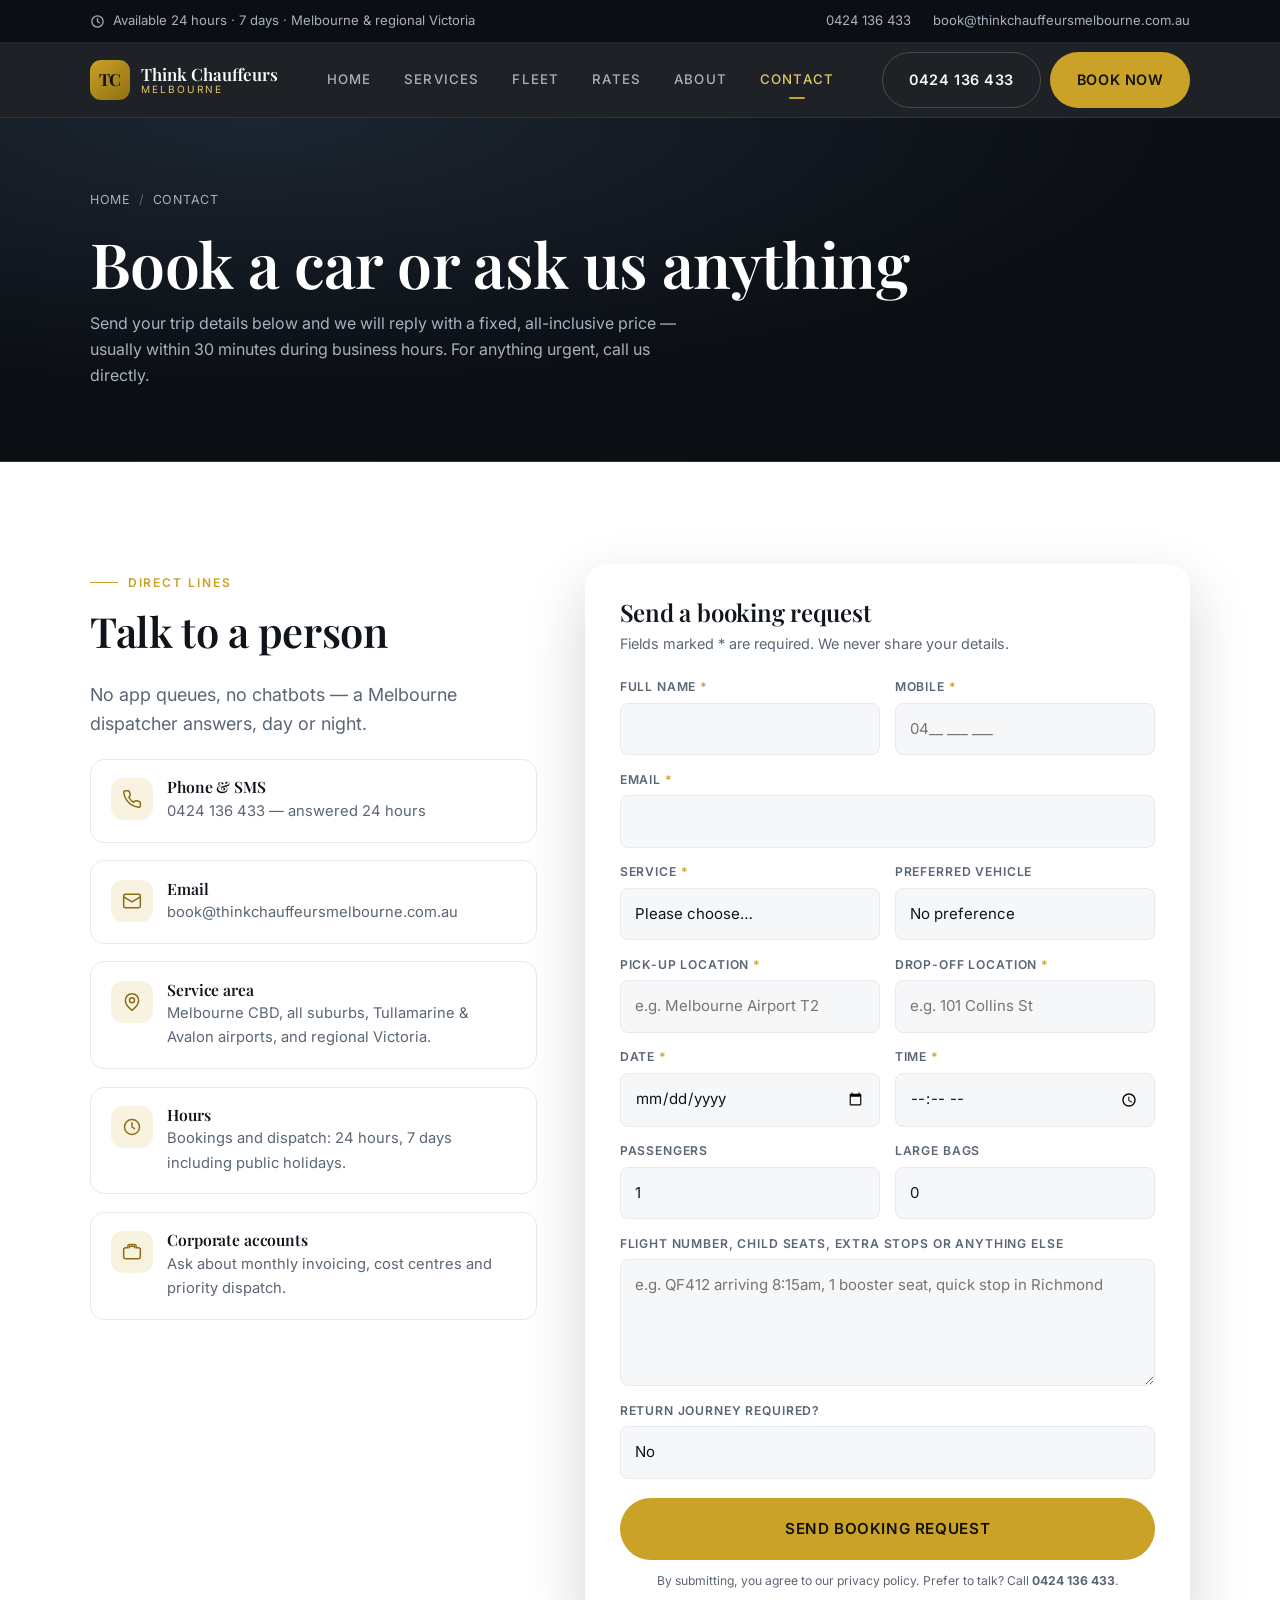
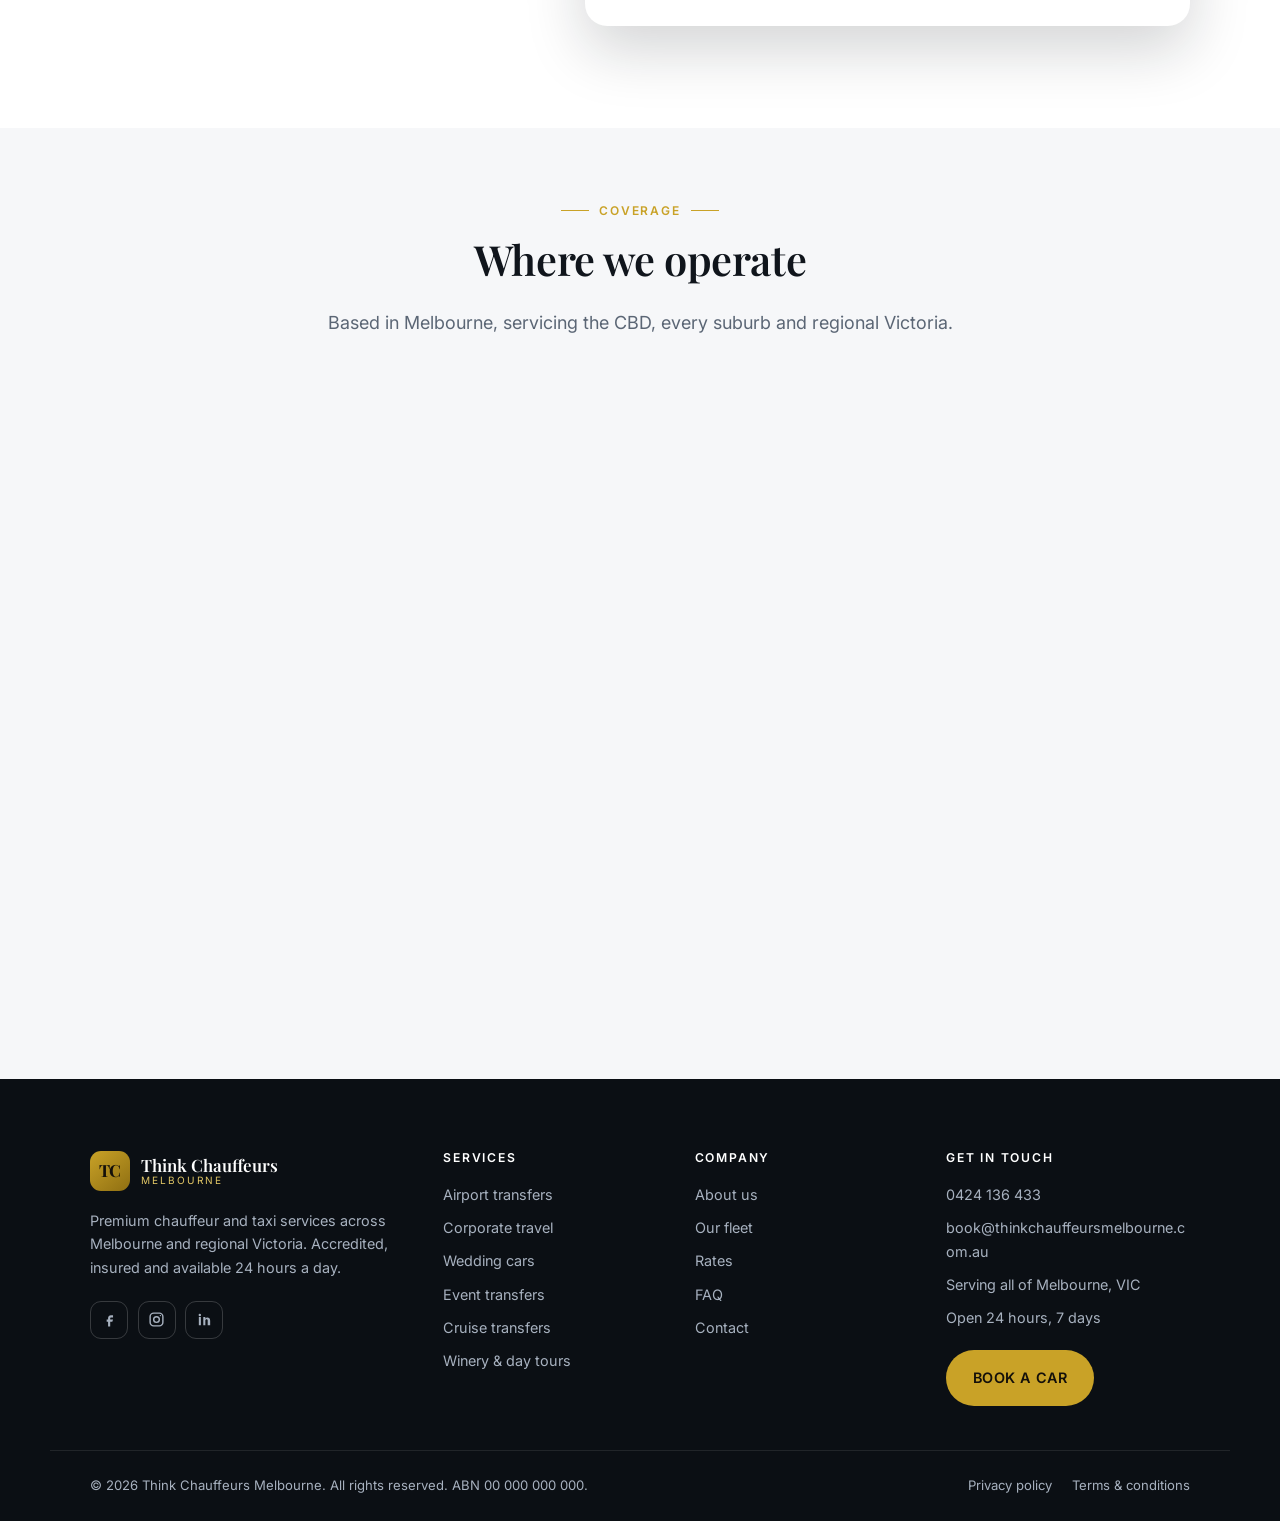
==== contact.html @ 96b6692c "Initial Commit" ====
<!DOCTYPE html>
<html lang="en-AU">
<head>
<meta charset="utf-8">
<meta name="viewport" content="width=device-width, initial-scale=1">
<title>Contact &amp; Book | Think Chauffeurs Melbourne</title>
<meta name="description" content="Book a Melbourne chauffeur or request a fixed quote. Call 0424 136 433 any time, or send your trip details and we will reply within 30 minutes.">
<meta name="theme-color" content="#0b0f14">
<link rel="canonical" href="https://thinkchauffeursmelbourne.com.au/contact.html">
<link rel="icon" href="data:image/svg+xml,<svg xmlns='http://www.w3.org/2000/svg' viewBox='0 0 100 100'><rect width='100' height='100' rx='22' fill='%230b0f14'/><text x='50' y='68' font-size='54' font-family='Georgia,serif' font-weight='700' fill='%23c9a227' text-anchor='middle'>T</text></svg>">
<link rel="preconnect" href="https://fonts.googleapis.com">
<link rel="preconnect" href="https://fonts.gstatic.com" crossorigin>
<link href="https://fonts.googleapis.com/css2?family=Inter:wght@400;500;600&family=Playfair+Display:ital,wght@0,500;0,600;1,500&display=swap" rel="stylesheet">
<link rel="stylesheet" href="assets/css/styles.css">
</head>
<body>
<a class="skip-link" href="#main">Skip to content</a>

<div class="topbar">
  <div class="wrap topbar__inner">
    <span class="topbar__note">
      <svg viewBox="0 0 24 24" fill="none" stroke="currentColor" stroke-width="2" stroke-linecap="round" stroke-linejoin="round" aria-hidden="true"><circle cx="12" cy="12" r="9"/><path d="M12 7v5l3 2"/></svg>
      Available 24 hours &middot; 7 days &middot; Melbourne &amp; regional Victoria
    </span>
    <div class="topbar__links">
      <a href="tel:+61424136433">0424 136 433</a>
      <a href="mailto:book@thinkchauffeursmelbourne.com.au">book@thinkchauffeursmelbourne.com.au</a>
    </div>
  </div>
</div>

<header class="site-header">
  <div class="wrap nav">
    <a class="brand" href="index.html" aria-label="Think Chauffeurs Melbourne — home">
      <span class="brand__mark" aria-hidden="true">TC</span>
      <span class="brand__text"><span class="brand__name">Think Chauffeurs</span><span class="brand__tag">Melbourne</span></span>
    </a>
    <nav id="nav-menu" class="nav__menu" aria-label="Primary">
      <a class="nav__link" href="index.html">Home</a>
      <a class="nav__link" href="services.html">Services</a>
      <a class="nav__link" href="fleet.html">Fleet</a>
      <a class="nav__link" href="index.html#rates">Rates</a>
      <a class="nav__link" href="about.html">About</a>
      <a class="nav__link" href="contact.html">Contact</a>
    </nav>
    <div class="nav__cta">
      <a class="btn btn--ghost" href="tel:+61424136433">0424 136 433</a>
      <a class="btn" href="#quote-form">Book now</a>
      <button class="nav__toggle" type="button" aria-expanded="false" aria-controls="nav-menu" aria-label="Toggle navigation"><span></span></button>
    </div>
  </div>
</header>

<main id="main">

<section class="page-head">
  <div class="wrap">
    <nav class="crumbs" aria-label="Breadcrumb">
      <a href="index.html">Home</a><span aria-hidden="true">/</span><span>Contact</span>
    </nav>
    <h1>Book a car or ask us anything</h1>
    <p>Send your trip details below and we will reply with a fixed, all-inclusive price — usually
      within 30 minutes during business hours. For anything urgent, call us directly.</p>
  </div>
</section>

<section class="section">
  <div class="wrap contact-grid">

    <!-- Contact details -->
    <div>
      <span class="eyebrow">Direct lines</span>
      <h2>Talk to a person</h2>
      <p class="lede mt-0">No app queues, no chatbots — a Melbourne dispatcher answers, day or night.</p>

      <div class="contact-list mt-2">
        <div class="contact-item">
          <span class="contact-item__icon"><svg viewBox="0 0 24 24" fill="none" stroke="currentColor" stroke-width="1.8" stroke-linecap="round" stroke-linejoin="round" aria-hidden="true"><path d="M22 16.9v3a2 2 0 0 1-2.2 2 19.8 19.8 0 0 1-8.6-3.1 19.5 19.5 0 0 1-6-6A19.8 19.8 0 0 1 2.1 4.2 2 2 0 0 1 4.1 2h3a2 2 0 0 1 2 1.7c.1 1 .4 1.9.7 2.8a2 2 0 0 1-.5 2.1L8.1 9.9a16 16 0 0 0 6 6l1.3-1.3a2 2 0 0 1 2.1-.4c.9.3 1.8.6 2.8.7a2 2 0 0 1 1.7 2Z"/></svg></span>
          <div><h3>Phone &amp; SMS</h3><p><a href="tel:+61424136433">0424 136 433</a> — answered 24 hours</p></div>
        </div>

        <div class="contact-item">
          <span class="contact-item__icon"><svg viewBox="0 0 24 24" fill="none" stroke="currentColor" stroke-width="1.8" stroke-linecap="round" stroke-linejoin="round" aria-hidden="true"><rect x="2" y="4" width="20" height="16" rx="2"/><path d="m2 7 10 6 10-6"/></svg></span>
          <div><h3>Email</h3><p><a href="mailto:book@thinkchauffeursmelbourne.com.au">book@thinkchauffeursmelbourne.com.au</a></p></div>
        </div>

        <div class="contact-item">
          <span class="contact-item__icon"><svg viewBox="0 0 24 24" fill="none" stroke="currentColor" stroke-width="1.8" stroke-linecap="round" stroke-linejoin="round" aria-hidden="true"><path d="M20 10c0 6-8 12-8 12s-8-6-8-12a8 8 0 0 1 16 0Z"/><circle cx="12" cy="10" r="3"/></svg></span>
          <div><h3>Service area</h3><p>Melbourne CBD, all suburbs, Tullamarine &amp; Avalon airports, and regional Victoria.</p></div>
        </div>

        <div class="contact-item">
          <span class="contact-item__icon"><svg viewBox="0 0 24 24" fill="none" stroke="currentColor" stroke-width="1.8" stroke-linecap="round" stroke-linejoin="round" aria-hidden="true"><circle cx="12" cy="12" r="9"/><path d="M12 7v5l3 2"/></svg></span>
          <div><h3>Hours</h3><p>Bookings and dispatch: 24 hours, 7 days including public holidays.</p></div>
        </div>

        <div class="contact-item">
          <span class="contact-item__icon"><svg viewBox="0 0 24 24" fill="none" stroke="currentColor" stroke-width="1.8" stroke-linecap="round" stroke-linejoin="round" aria-hidden="true"><path d="M20 7h-3V5a2 2 0 0 0-2-2H9a2 2 0 0 0-2 2v2H4a2 2 0 0 0-2 2v9a2 2 0 0 0 2 2h16a2 2 0 0 0 2-2V9a2 2 0 0 0-2-2Z"/><path d="M9 7V5h6v2"/></svg></span>
          <div><h3>Corporate accounts</h3><p>Ask about monthly invoicing, cost centres and priority dispatch.</p></div>
        </div>
      </div>
    </div>

    <!-- Formspree form -->
    <div class="quote-card" id="quote-form">
      <div class="quote-card__head">
        <h2>Send a booking request</h2>
        <p>Fields marked <span class="req">*</span> are required. We never share your details.</p>
      </div>

      <!-- Destination inbox (book@thinkchauffeursmelbourne.com.au) is set in the Formspree dashboard, not here. -->
      <form action="https://formspree.io/f/xzeprqnp" method="POST" data-formspree novalidate>
        <input type="hidden" name="_subject" value="New enquiry — Think Chauffeurs Melbourne">
        <input type="hidden" name="Source page" value="Contact page">
        <input class="hp" type="text" name="_gotcha" tabindex="-1" autocomplete="off" aria-hidden="true">

        <div class="form-grid">
          <div class="field">
            <label for="c-name">Full name <span class="req">*</span></label>
            <input id="c-name" name="Name" type="text" autocomplete="name" required>
          </div>
          <div class="field">
            <label for="c-phone">Mobile <span class="req">*</span></label>
            <input id="c-phone" name="Phone" type="tel" inputmode="tel" autocomplete="tel" placeholder="04__ ___ ___" required>
          </div>
          <div class="field field--full">
            <label for="c-email">Email <span class="req">*</span></label>
            <input id="c-email" name="Email" type="email" autocomplete="email" required>
          </div>
          <div class="field">
            <label for="c-service">Service <span class="req">*</span></label>
            <select id="c-service" name="Service" required>
              <option value="">Please choose…</option>
              <option>Airport transfer</option>
              <option>Corporate travel</option>
              <option>Point to point</option>
              <option>Wedding</option>
              <option>Event / concert</option>
              <option>Cruise terminal</option>
              <option>Winery or day tour</option>
              <option>Hourly hire</option>
              <option>General enquiry</option>
            </select>
          </div>
          <div class="field">
            <label for="c-vehicle">Preferred vehicle</label>
            <select id="c-vehicle" name="Vehicle">
              <option>No preference</option>
              <option>Executive Sedan</option>
              <option>Luxury Sedan</option>
              <option>Luxury SUV</option>
              <option>People Mover</option>
            </select>
          </div>
          <div class="field">
            <label for="c-from">Pick-up location <span class="req">*</span></label>
            <input id="c-from" name="Pick-up" type="text" placeholder="e.g. Melbourne Airport T2" required>
          </div>
          <div class="field">
            <label for="c-to">Drop-off location <span class="req">*</span></label>
            <input id="c-to" name="Drop-off" type="text" placeholder="e.g. 101 Collins St" required>
          </div>
          <div class="field">
            <label for="c-date">Date <span class="req">*</span></label>
            <input id="c-date" name="Date" type="date" required>
          </div>
          <div class="field">
            <label for="c-time">Time <span class="req">*</span></label>
            <input id="c-time" name="Time" type="time" required>
          </div>
          <div class="field">
            <label for="c-pax">Passengers</label>
            <select id="c-pax" name="Passengers">
              <option>1</option><option>2</option><option>3</option><option>4</option>
              <option>5</option><option>6</option><option>7+</option>
            </select>
          </div>
          <div class="field">
            <label for="c-bags">Large bags</label>
            <select id="c-bags" name="Luggage">
              <option>0</option><option>1</option><option>2</option><option>3</option>
              <option>4</option><option>5+</option>
            </select>
          </div>
          <div class="field field--full">
            <label for="c-notes">Flight number, child seats, extra stops or anything else</label>
            <textarea id="c-notes" name="Notes" rows="4" placeholder="e.g. QF412 arriving 8:15am, 1 booster seat, quick stop in Richmond"></textarea>
          </div>
          <div class="field field--full">
            <label for="c-return">Return journey required?</label>
            <select id="c-return" name="Return journey">
              <option>No</option>
              <option>Yes — please quote the return as well</option>
            </select>
          </div>
        </div>

        <div class="form-foot">
          <button class="btn btn--block btn--lg" type="submit">Send booking request</button>
          <p class="form-note">By submitting, you agree to our <a href="privacy.html">privacy policy</a>.
            Prefer to talk? Call <a href="tel:+61424136433"><strong>0424&nbsp;136&nbsp;433</strong></a>.</p>
        </div>

        <div class="form-status" role="status" aria-live="polite"></div>
      </form>
    </div>

  </div>
</section>

<section class="section section--alt section--tight">
  <div class="wrap">
    <div class="section-head section-head--center">
      <span class="eyebrow">Coverage</span>
      <h2>Where we operate</h2>
      <p class="lede">Based in Melbourne, servicing the CBD, every suburb and regional Victoria.</p>
    </div>
    <iframe
      class="map-frame"
      title="Map of Melbourne, our service area"
      src="https://www.google.com/maps?q=Melbourne%20VIC%20Australia&amp;output=embed"
      loading="lazy"
      referrerpolicy="no-referrer-when-downgrade"
      allowfullscreen></iframe>
  </div>
</section>

</main>

<footer class="site-footer">
  <div class="wrap footer-grid">
    <div class="footer-brand">
      <a class="brand" href="index.html">
        <span class="brand__mark" aria-hidden="true">TC</span>
        <span class="brand__text"><span class="brand__name">Think Chauffeurs</span><span class="brand__tag">Melbourne</span></span>
      </a>
      <p>Premium chauffeur and taxi services across Melbourne and regional Victoria. Accredited,
        insured and available 24 hours a day.</p>
      <div class="social">
        <a href="#" aria-label="Facebook"><svg viewBox="0 0 24 24" fill="currentColor" aria-hidden="true"><path d="M14 9h3V6h-3c-2.2 0-4 1.8-4 4v2H8v3h2v7h3v-7h3l1-3h-4v-2c0-.6.4-1 1-1Z"/></svg></a>
        <a href="#" aria-label="Instagram"><svg viewBox="0 0 24 24" fill="none" stroke="currentColor" stroke-width="2" aria-hidden="true"><rect x="3" y="3" width="18" height="18" rx="5"/><circle cx="12" cy="12" r="4"/><circle cx="17.5" cy="6.5" r="1" fill="currentColor" stroke="none"/></svg></a>
        <a href="#" aria-label="LinkedIn"><svg viewBox="0 0 24 24" fill="currentColor" aria-hidden="true"><path d="M6.9 8.5H4V20h2.9V8.5ZM5.4 4a1.7 1.7 0 1 0 0 3.4 1.7 1.7 0 0 0 0-3.4ZM20 13.6c0-3-1.6-4.4-3.8-4.4-1.7 0-2.5.9-3 1.6V8.5H10.3V20h2.9v-6.2c0-1.3.6-2.1 1.7-2.1s1.6.8 1.6 2.1V20H20v-6.4Z"/></svg></a>
      </div>
    </div>
    <div>
      <h4>Services</h4>
      <ul class="footer-links">
        <li><a href="services.html#airport">Airport transfers</a></li>
        <li><a href="services.html#corporate">Corporate travel</a></li>
        <li><a href="services.html#wedding">Wedding cars</a></li>
        <li><a href="services.html#events">Event transfers</a></li>
        <li><a href="services.html#cruise">Cruise transfers</a></li>
        <li><a href="services.html#tours">Winery &amp; day tours</a></li>
      </ul>
    </div>
    <div>
      <h4>Company</h4>
      <ul class="footer-links">
        <li><a href="about.html">About us</a></li>
        <li><a href="fleet.html">Our fleet</a></li>
        <li><a href="index.html#rates">Rates</a></li>
        <li><a href="index.html#faq">FAQ</a></li>
        <li><a href="contact.html">Contact</a></li>
      </ul>
    </div>
    <div>
      <h4>Get in touch</h4>
      <ul class="footer-links">
        <li><a href="tel:+61424136433">0424 136 433</a></li>
        <li><a href="mailto:book@thinkchauffeursmelbourne.com.au">book@thinkchauffeursmelbourne.com.au</a></li>
        <li>Serving all of Melbourne, VIC</li>
        <li>Open 24 hours, 7 days</li>
      </ul>
      <a class="btn mt-2" href="#quote-form">Book a car</a>
    </div>
  </div>
  <div class="wrap footer-bottom">
    <p class="mb-0">&copy; <span data-year>2026</span> Think Chauffeurs Melbourne. All rights reserved. ABN 00 000 000 000.</p>
    <nav aria-label="Legal">
      <a href="privacy.html">Privacy policy</a>
      <a href="terms.html">Terms &amp; conditions</a>
    </nav>
  </div>
</footer>

<div class="callbar">
  <a class="btn btn--ghost" href="tel:+61424136433">Call now</a>
  <a class="btn" href="#quote-form">Get a quote</a>
</div>

<script src="assets/js/main.js" defer></script>
</body>
</html>
---- assets/css/styles.css ----
/* ==========================================================================
   Think Chauffeurs Melbourne — Design System
   ========================================================================== */

:root {
  /* Brand palette */
  --ink: #0b0f14;
  --ink-800: #11161d;
  --ink-700: #1a212b;
  --ink-600: #26303d;
  --line: rgba(255, 255, 255, 0.09);
  --line-strong: rgba(255, 255, 255, 0.18);

  --paper: #ffffff;
  --paper-alt: #f6f7f9;
  --paper-line: #e6e9ee;

  --gold: #c9a227;
  --gold-soft: #e2c766;
  --gold-dim: rgba(201, 162, 39, 0.14);

  --text: #10151c;
  --text-muted: #5b6675;
  --text-invert: #f4f6f8;
  --text-invert-muted: #a7b1bf;

  --ok: #17936b;
  --err: #c0392b;

  /* Type */
  --font-sans: "Inter", -apple-system, BlinkMacSystemFont, "Segoe UI", Roboto,
    "Helvetica Neue", Arial, sans-serif;
  --font-display: "Playfair Display", Georgia, "Times New Roman", serif;

  /* Layout */
  --wrap: 1180px;
  --gutter: clamp(1.25rem, 4vw, 2.5rem);
  --radius-sm: 8px;
  --radius: 14px;
  --radius-lg: 22px;

  --shadow-sm: 0 1px 2px rgba(16, 21, 28, 0.06), 0 2px 8px rgba(16, 21, 28, 0.05);
  --shadow: 0 10px 30px rgba(16, 21, 28, 0.10);
  --shadow-lg: 0 24px 60px rgba(16, 21, 28, 0.18);

  --ease: cubic-bezier(0.22, 0.61, 0.36, 1);
}

/* ---------- Reset ---------- */
*,
*::before,
*::after { box-sizing: border-box; }

html {
  -webkit-text-size-adjust: 100%;
  scroll-behavior: smooth;
  scroll-padding-top: 90px;
}

body {
  margin: 0;
  font-family: var(--font-sans);
  font-size: 1rem;
  line-height: 1.65;
  color: var(--text);
  background: var(--paper);
  -webkit-font-smoothing: antialiased;
  text-rendering: optimizeLegibility;
  overflow-x: hidden;
}

img, svg, video { display: block; max-width: 100%; }
img { height: auto; }

h1, h2, h3, h4 {
  font-family: var(--font-display);
  font-weight: 600;
  line-height: 1.15;
  letter-spacing: -0.01em;
  margin: 0 0 0.6em;
  color: inherit;
}

h1 { font-size: clamp(2.25rem, 5.2vw, 3.9rem); }
h2 { font-size: clamp(1.75rem, 3.6vw, 2.6rem); }
h3 { font-size: clamp(1.15rem, 2vw, 1.4rem); }

p { margin: 0 0 1rem; }
p:last-child { margin-bottom: 0; }

a { color: inherit; text-decoration: none; }

ul { margin: 0; padding: 0; list-style: none; }

button { font: inherit; cursor: pointer; }

:focus-visible {
  outline: 2px solid var(--gold);
  outline-offset: 3px;
  border-radius: 4px;
}

.skip-link {
  position: absolute;
  left: -9999px;
  top: 0;
  z-index: 999;
  background: var(--ink);
  color: #fff;
  padding: 0.85rem 1.25rem;
  border-radius: 0 0 var(--radius-sm) 0;
}
.skip-link:focus { left: 0; }

/* ---------- Layout helpers ---------- */
.wrap {
  width: 100%;
  max-width: var(--wrap);
  margin-inline: auto;
  padding-inline: var(--gutter);
}

.section { padding: clamp(3.5rem, 8vw, 6.5rem) 0; }
.section--tight { padding: clamp(2.5rem, 5vw, 4rem) 0; }
.section--alt { background: var(--paper-alt); }
.section--dark {
  background: var(--ink);
  color: var(--text-invert);
}
.section--dark p { color: var(--text-invert-muted); }

.section-head {
  max-width: 640px;
  margin-bottom: clamp(2rem, 4vw, 3.25rem);
}
.section-head--center {
  margin-inline: auto;
  text-align: center;
}

.eyebrow {
  display: inline-flex;
  align-items: center;
  gap: 0.6rem;
  font-family: var(--font-sans);
  font-size: 0.75rem;
  font-weight: 600;
  letter-spacing: 0.16em;
  text-transform: uppercase;
  color: var(--gold);
  margin-bottom: 0.9rem;
}
.eyebrow::before {
  content: "";
  width: 28px;
  height: 1px;
  background: var(--gold);
}
.section-head--center .eyebrow::after {
  content: "";
  width: 28px;
  height: 1px;
  background: var(--gold);
}

.lede {
  font-size: clamp(1rem, 1.5vw, 1.125rem);
  color: var(--text-muted);
}
.section--dark .lede { color: var(--text-invert-muted); }

/* ---------- Buttons ---------- */
.btn {
  --btn-bg: var(--gold);
  --btn-fg: #14100a;
  display: inline-flex;
  align-items: center;
  justify-content: center;
  gap: 0.55rem;
  padding: 0.95rem 1.6rem;
  background: var(--btn-bg);
  color: var(--btn-fg);
  font-size: 0.9rem;
  font-weight: 600;
  letter-spacing: 0.04em;
  text-transform: uppercase;
  border: 1px solid transparent;
  border-radius: 999px;
  transition: transform 0.25s var(--ease), box-shadow 0.25s var(--ease),
    background 0.25s var(--ease), color 0.25s var(--ease);
  white-space: nowrap;
}
.btn:hover {
  transform: translateY(-2px);
  box-shadow: 0 12px 26px rgba(201, 162, 39, 0.32);
}
.btn:active { transform: translateY(0); }

.btn--ghost {
  --btn-bg: transparent;
  --btn-fg: currentColor;
  border-color: var(--line-strong);
}
.btn--ghost:hover {
  background: rgba(255, 255, 255, 0.08);
  box-shadow: none;
}

.btn--outline {
  --btn-bg: transparent;
  --btn-fg: var(--text);
  border-color: var(--paper-line);
}
.btn--outline:hover {
  background: var(--ink);
  color: #fff;
  border-color: var(--ink);
  box-shadow: var(--shadow);
}

.btn--block { width: 100%; }
.btn--lg { padding: 1.1rem 2rem; font-size: 0.95rem; }

.btn[disabled] { opacity: 0.6; pointer-events: none; }

.btn-row {
  display: flex;
  flex-wrap: wrap;
  gap: 0.85rem;
}

/* ---------- Top bar ---------- */
.topbar {
  background: var(--ink);
  color: var(--text-invert-muted);
  font-size: 0.82rem;
  border-bottom: 1px solid var(--line);
}
.topbar__inner {
  display: flex;
  align-items: center;
  justify-content: space-between;
  gap: 1rem;
  min-height: 42px;
  padding-block: 0.35rem;
}
.topbar__note {
  display: inline-flex;
  align-items: center;
  gap: 0.5rem;
}
.topbar__links {
  display: flex;
  align-items: center;
  gap: 1.4rem;
  min-width: 0;
}
.topbar__links a {
  white-space: nowrap;
  overflow: hidden;
  text-overflow: ellipsis;
}
.topbar a { transition: color 0.2s var(--ease); }
.topbar a:hover { color: var(--gold-soft); }
.topbar svg { width: 15px; height: 15px; flex: none; }

@media (max-width: 720px) {
  .topbar__note { display: none; }
  .topbar__inner { justify-content: center; }
}
@media (max-width: 560px) {
  .topbar__links { gap: 0.9rem; font-size: 0.78rem; }
  .topbar__links a:last-child { display: none; }
}

/* ---------- Header / nav ---------- */
.site-header {
  position: sticky;
  top: 0;
  z-index: 100;
  background: rgba(11, 15, 20, 0.92);
  backdrop-filter: saturate(140%) blur(12px);
  -webkit-backdrop-filter: saturate(140%) blur(12px);
  border-bottom: 1px solid var(--line);
  color: var(--text-invert);
  transition: background 0.3s var(--ease), box-shadow 0.3s var(--ease);
}
.site-header.is-stuck { box-shadow: 0 8px 30px rgba(0, 0, 0, 0.35); }

.nav {
  display: flex;
  align-items: center;
  justify-content: space-between;
  gap: 1.5rem;
  min-height: 74px;
}

.brand {
  display: inline-flex;
  align-items: center;
  gap: 0.7rem;
  flex: none;
}
.brand__mark {
  width: 40px;
  height: 40px;
  border-radius: 11px;
  display: grid;
  place-items: center;
  background: linear-gradient(140deg, var(--gold) 0%, #8f6f12 100%);
  color: #14100a;
  font-family: var(--font-display);
  font-weight: 700;
  font-size: 1.05rem;
  letter-spacing: -0.02em;
  flex: none;
}
.brand__text { display: flex; flex-direction: column; line-height: 1.12; }
.brand__name {
  font-family: var(--font-display);
  font-size: 1.06rem;
  font-weight: 600;
  color: #fff;
}
.brand__tag {
  font-size: 0.63rem;
  letter-spacing: 0.19em;
  text-transform: uppercase;
  color: var(--gold-soft);
}

.nav__menu {
  display: flex;
  align-items: center;
  gap: 0.35rem;
  margin-inline: auto;
}
.nav__link {
  position: relative;
  display: block;
  padding: 0.6rem 0.85rem;
  font-size: 0.83rem;
  font-weight: 500;
  letter-spacing: 0.09em;
  text-transform: uppercase;
  color: var(--text-invert-muted);
  border-radius: 999px;
  transition: color 0.2s var(--ease), background 0.2s var(--ease);
}
.nav__link:hover { color: #fff; background: rgba(255, 255, 255, 0.06); }
.nav__link.is-active { color: var(--gold-soft); }
.nav__link.is-active::after {
  content: "";
  position: absolute;
  left: 50%;
  bottom: 2px;
  translate: -50% 0;
  width: 16px;
  height: 2px;
  border-radius: 2px;
  background: var(--gold);
}

.nav__cta { display: flex; align-items: center; gap: 0.6rem; flex: none; }

.nav__toggle {
  display: none;
  width: 44px;
  height: 44px;
  align-items: center;
  justify-content: center;
  background: transparent;
  border: 1px solid var(--line-strong);
  border-radius: 11px;
  color: #fff;
}
.nav__toggle span {
  position: relative;
  display: block;
  width: 19px;
  height: 1.5px;
  background: currentColor;
  transition: transform 0.3s var(--ease), background 0.2s var(--ease);
}
.nav__toggle span::before,
.nav__toggle span::after {
  content: "";
  position: absolute;
  left: 0;
  width: 19px;
  height: 1.5px;
  background: currentColor;
  transition: transform 0.3s var(--ease), top 0.3s var(--ease);
}
.nav__toggle span::before { top: -6px; }
.nav__toggle span::after { top: 6px; }

.nav__toggle[aria-expanded="true"] span { background: transparent; }
.nav__toggle[aria-expanded="true"] span::before { top: 0; transform: rotate(45deg); }
.nav__toggle[aria-expanded="true"] span::after { top: 0; transform: rotate(-45deg); }

@media (max-width: 1024px) {
  .nav__menu {
    position: absolute;
    top: 100%;
    left: 0;
    right: 0;
    flex-direction: column;
    align-items: stretch;
    gap: 0;
    margin: 0;
    padding: 0.75rem var(--gutter) 1.5rem;
    background: var(--ink);
    border-bottom: 1px solid var(--line);
    box-shadow: var(--shadow-lg);
    transform: translateY(-12px);
    opacity: 0;
    visibility: hidden;
    transition: opacity 0.25s var(--ease), transform 0.25s var(--ease),
      visibility 0.25s;
    max-height: calc(100dvh - 130px);
    overflow-y: auto;
  }
  .nav__menu.is-open { opacity: 1; visibility: visible; transform: translateY(0); }
  .nav__link {
    padding: 0.95rem 0.5rem;
    font-size: 0.92rem;
    border-bottom: 1px solid var(--line);
    border-radius: 0;
  }
  .nav__link.is-active::after { display: none; }
  .nav__cta .btn--ghost { display: none; }
  .nav__toggle { display: inline-flex; }
}

@media (max-width: 560px) {
  .nav { gap: 0.75rem; min-height: 66px; }
  .nav__cta .btn { display: none; }
  .brand__mark { width: 36px; height: 36px; font-size: 0.95rem; }
  .brand__name { font-size: 0.98rem; }
}

/* ---------- Hero ---------- */
.hero {
  position: relative;
  background: radial-gradient(120% 100% at 15% 0%, #1c2531 0%, var(--ink) 55%);
  color: var(--text-invert);
  overflow: hidden;
}
.hero::after {
  content: "";
  position: absolute;
  right: -12%;
  top: -20%;
  width: 60vw;
  height: 60vw;
  max-width: 780px;
  max-height: 780px;
  background: radial-gradient(circle, rgba(201, 162, 39, 0.16) 0%, transparent 62%);
  pointer-events: none;
}
.hero__inner {
  position: relative;
  z-index: 1;
  display: grid;
  grid-template-columns: 1.05fr 0.95fr;
  gap: clamp(2rem, 5vw, 4rem);
  align-items: center;
  padding: clamp(3.25rem, 7vw, 5.5rem) 0 clamp(3.5rem, 7vw, 5.5rem);
}
.hero__title { color: #fff; }
.hero__title em {
  font-style: italic;
  color: var(--gold-soft);
}
.hero__text {
  max-width: 52ch;
  font-size: clamp(1rem, 1.5vw, 1.15rem);
  color: var(--text-invert-muted);
  margin-bottom: 1.9rem;
}

.badge-row {
  display: flex;
  flex-wrap: wrap;
  gap: 0.5rem;
  margin-bottom: 1.6rem;
}
.badge {
  display: inline-flex;
  align-items: center;
  gap: 0.45rem;
  padding: 0.4rem 0.85rem;
  font-size: 0.75rem;
  font-weight: 500;
  letter-spacing: 0.04em;
  color: var(--text-invert);
  background: rgba(255, 255, 255, 0.06);
  border: 1px solid var(--line);
  border-radius: 999px;
}
.badge svg { width: 14px; height: 14px; color: var(--gold-soft); }

.hero__stats {
  display: flex;
  flex-wrap: wrap;
  gap: clamp(1.5rem, 4vw, 3rem);
  margin-top: 2.4rem;
  padding-top: 2rem;
  border-top: 1px solid var(--line);
}
.stat__num {
  font-family: var(--font-display);
  font-size: clamp(1.6rem, 3vw, 2.1rem);
  color: #fff;
  line-height: 1;
}
.stat__label {
  font-size: 0.76rem;
  letter-spacing: 0.11em;
  text-transform: uppercase;
  color: var(--text-invert-muted);
  margin-top: 0.4rem;
}

@media (max-width: 980px) {
  .hero__inner { grid-template-columns: 1fr; }
}

/* ---------- Quote card (Formspree) ---------- */
.quote-card {
  background: var(--paper);
  color: var(--text);
  border-radius: var(--radius-lg);
  box-shadow: var(--shadow-lg);
  padding: clamp(1.5rem, 3vw, 2.1rem);
  border: 1px solid rgba(255, 255, 255, 0.4);
}
.quote-card__head { margin-bottom: 1.35rem; }
.quote-card__head h2 {
  font-size: 1.5rem;
  margin-bottom: 0.35rem;
}
.quote-card__head p {
  font-size: 0.9rem;
  color: var(--text-muted);
}

.form-grid {
  display: grid;
  grid-template-columns: repeat(2, minmax(0, 1fr));
  gap: 0.9rem;
}
.field { display: flex; flex-direction: column; gap: 0.35rem; }
.field--full { grid-column: 1 / -1; }

.field label {
  font-size: 0.76rem;
  font-weight: 600;
  letter-spacing: 0.07em;
  text-transform: uppercase;
  color: var(--text-muted);
}
.field .req { color: var(--gold); }

.field input,
.field select,
.field textarea {
  width: 100%;
  padding: 0.8rem 0.9rem;
  font: inherit;
  font-size: 0.94rem;
  color: var(--text);
  background: var(--paper-alt);
  border: 1px solid var(--paper-line);
  border-radius: var(--radius-sm);
  transition: border-color 0.2s var(--ease), box-shadow 0.2s var(--ease),
    background 0.2s var(--ease);
}
.field textarea { resize: vertical; min-height: 110px; }
.field select { appearance: none; background-image: none; cursor: pointer; }

.field input:hover,
.field select:hover,
.field textarea:hover { border-color: #cdd3dc; }

.field input:focus,
.field select:focus,
.field textarea:focus {
  outline: none;
  background: var(--paper);
  border-color: var(--gold);
  box-shadow: 0 0 0 3px var(--gold-dim);
}

.field input:user-invalid,
.field select:user-invalid,
.field textarea:user-invalid { border-color: var(--err); }

.field__hint { font-size: 0.75rem; color: var(--text-muted); }

.hp {
  position: absolute !important;
  left: -9999px !important;
  opacity: 0;
  height: 0;
  width: 0;
}

.form-foot {
  display: flex;
  flex-direction: column;
  gap: 0.7rem;
  margin-top: 1.2rem;
}
.form-note {
  font-size: 0.76rem;
  color: var(--text-muted);
  text-align: center;
}

.form-status {
  display: none;
  align-items: flex-start;
  gap: 0.6rem;
  margin-top: 1rem;
  padding: 0.85rem 1rem;
  font-size: 0.88rem;
  border-radius: var(--radius-sm);
  border: 1px solid transparent;
}
.form-status.is-visible { display: flex; }
.form-status.is-ok {
  color: #0d6b4f;
  background: rgba(23, 147, 107, 0.09);
  border-color: rgba(23, 147, 107, 0.3);
}
.form-status.is-err {
  color: #8e2a1f;
  background: rgba(192, 57, 43, 0.08);
  border-color: rgba(192, 57, 43, 0.3);
}
.form-status svg { width: 18px; height: 18px; flex: none; margin-top: 1px; }

@media (max-width: 520px) {
  .form-grid { grid-template-columns: 1fr; }
}

/* ---------- Trust strip ---------- */
.trust {
  background: var(--ink-800);
  color: var(--text-invert-muted);
  border-top: 1px solid var(--line);
  border-bottom: 1px solid var(--line);
}
.trust__inner {
  display: grid;
  grid-template-columns: repeat(4, 1fr);
  gap: 1.25rem;
  padding-block: 1.6rem;
}
.trust__item {
  display: flex;
  align-items: center;
  gap: 0.7rem;
  font-size: 0.85rem;
}
.trust__item svg { width: 22px; height: 22px; color: var(--gold); flex: none; }
.trust__item strong { display: block; color: #fff; font-size: 0.92rem; font-weight: 600; }

@media (max-width: 860px) {
  .trust__inner { grid-template-columns: repeat(2, 1fr); }
}
@media (max-width: 460px) {
  .trust__inner { grid-template-columns: 1fr; }
}

/* ---------- Cards / grids ---------- */
.grid {
  display: grid;
  gap: clamp(1rem, 2vw, 1.5rem);
}
/* Long email addresses and URLs must never widen a grid track */
.grid > *,
.split > *,
.contact-grid > *,
.hero__inner > * { min-width: 0; }

.contact-item a,
.footer-links a,
.topbar__links a,
.form-note a { overflow-wrap: anywhere; }

.grid--3 { grid-template-columns: repeat(3, minmax(0, 1fr)); }
.grid--2 { grid-template-columns: repeat(2, minmax(0, 1fr)); }
.grid--4 { grid-template-columns: repeat(4, minmax(0, 1fr)); }

@media (max-width: 980px) {
  .grid--3, .grid--4 { grid-template-columns: repeat(2, minmax(0, 1fr)); }
}
@media (max-width: 620px) {
  .grid--2, .grid--3, .grid--4 { grid-template-columns: 1fr; }
}

.card {
  position: relative;
  display: flex;
  flex-direction: column;
  padding: clamp(1.4rem, 2.5vw, 1.9rem);
  background: var(--paper);
  border: 1px solid var(--paper-line);
  border-radius: var(--radius);
  transition: transform 0.3s var(--ease), box-shadow 0.3s var(--ease),
    border-color 0.3s var(--ease);
  height: 100%;
}
.card:hover {
  transform: translateY(-4px);
  border-color: rgba(201, 162, 39, 0.5);
  box-shadow: var(--shadow);
}
.card h3 { margin-bottom: 0.5rem; }
.card p { color: var(--text-muted); font-size: 0.94rem; }

.card__icon {
  width: 48px;
  height: 48px;
  display: grid;
  place-items: center;
  margin-bottom: 1.1rem;
  border-radius: 13px;
  background: var(--gold-dim);
  color: #8a6d12;
}
.card__icon svg { width: 24px; height: 24px; }

.card__link {
  display: inline-flex;
  align-items: center;
  gap: 0.4rem;
  margin-top: 1.1rem;
  font-size: 0.8rem;
  font-weight: 600;
  letter-spacing: 0.08em;
  text-transform: uppercase;
  color: #8a6d12;
}
.card__link svg { width: 15px; height: 15px; transition: transform 0.25s var(--ease); }
.card:hover .card__link svg { transform: translateX(4px); }

.section--dark .card {
  background: var(--ink-800);
  border-color: var(--line);
  color: var(--text-invert);
}
.section--dark .card p { color: var(--text-invert-muted); }
.section--dark .card__icon { background: rgba(201, 162, 39, 0.16); color: var(--gold-soft); }
.section--dark .card__link { color: var(--gold-soft); }

/* ---------- Fleet ---------- */
.fleet-card {
  display: flex;
  flex-direction: column;
  overflow: hidden;
  background: var(--paper);
  border: 1px solid var(--paper-line);
  border-radius: var(--radius);
  transition: transform 0.3s var(--ease), box-shadow 0.3s var(--ease);
  height: 100%;
}
.fleet-card:hover { transform: translateY(-4px); box-shadow: var(--shadow); }

.fleet-card__media {
  position: relative;
  aspect-ratio: 16 / 10;
  display: grid;
  place-items: center;
  background: linear-gradient(145deg, #1c2531 0%, #0b0f14 100%);
  color: rgba(255, 255, 255, 0.55);
  overflow: hidden;
}
.fleet-card__media img {
  position: absolute;
  inset: 0;
  width: 100%;
  height: 100%;
  object-fit: cover;
}
.fleet-card__media svg { width: 58%; max-width: 220px; height: auto; }
.fleet-card__tag {
  position: absolute;
  top: 0.85rem;
  left: 0.85rem;
  z-index: 2;
  padding: 0.3rem 0.7rem;
  font-size: 0.68rem;
  font-weight: 600;
  letter-spacing: 0.12em;
  text-transform: uppercase;
  color: #14100a;
  background: var(--gold);
  border-radius: 999px;
}

.fleet-card__body { padding: 1.35rem 1.4rem 1.5rem; display: flex; flex-direction: column; flex: 1; }
.fleet-card__body h3 { margin-bottom: 0.3rem; }
.fleet-card__models { font-size: 0.85rem; color: var(--text-muted); margin-bottom: 1rem; }

.spec-row {
  display: flex;
  gap: 1.25rem;
  padding-top: 1rem;
  margin-top: auto;
  border-top: 1px solid var(--paper-line);
}
.spec {
  display: inline-flex;
  align-items: center;
  gap: 0.4rem;
  font-size: 0.82rem;
  color: var(--text-muted);
}
.spec svg { width: 17px; height: 17px; color: #8a6d12; }

/* ---------- Split feature ---------- */
.split {
  display: grid;
  grid-template-columns: 1fr 1fr;
  gap: clamp(2rem, 5vw, 4rem);
  align-items: center;
}
@media (max-width: 900px) { .split { grid-template-columns: 1fr; } }

.check-list { display: grid; gap: 0.85rem; margin-top: 1.5rem; }
.check-list li {
  display: flex;
  align-items: flex-start;
  gap: 0.75rem;
  font-size: 0.96rem;
}
.check-list svg {
  width: 21px;
  height: 21px;
  flex: none;
  margin-top: 0.15rem;
  color: var(--gold);
}
.check-list strong { display: block; }
.check-list span { color: var(--text-muted); font-size: 0.9rem; }
.section--dark .check-list span { color: var(--text-invert-muted); }

.frame {
  position: relative;
  border-radius: var(--radius-lg);
  overflow: hidden;
  background: linear-gradient(145deg, #1c2531 0%, #0b0f14 100%);
  aspect-ratio: 4 / 3.2;
  display: grid;
  place-items: center;
  color: rgba(255, 255, 255, 0.5);
  box-shadow: var(--shadow-lg);
}
.frame img { position: absolute; inset: 0; width: 100%; height: 100%; object-fit: cover; }
.frame svg { width: 62%; max-width: 300px; }

/* ---------- Pricing ---------- */
.rate-table {
  width: 100%;
  border-collapse: collapse;
  background: var(--paper);
  border: 1px solid var(--paper-line);
  border-radius: var(--radius);
  overflow: hidden;
  font-size: 0.94rem;
}
.rate-table th,
.rate-table td {
  padding: 0.95rem 1.1rem;
  text-align: left;
  border-bottom: 1px solid var(--paper-line);
}
.rate-table thead th {
  font-size: 0.74rem;
  font-weight: 600;
  letter-spacing: 0.12em;
  text-transform: uppercase;
  color: var(--text-invert-muted);
  background: var(--ink);
}
.rate-table tbody tr:last-child th,
.rate-table tbody tr:last-child td { border-bottom: 0; }
.rate-table tbody tr:hover { background: var(--paper-alt); }
.rate-table td.price { font-weight: 600; white-space: nowrap; }

.table-scroll { overflow-x: auto; -webkit-overflow-scrolling: touch; }
.table-scroll table { min-width: 560px; }

/* ---------- Testimonials ---------- */
.quote-item {
  display: flex;
  flex-direction: column;
  padding: clamp(1.4rem, 2.5vw, 1.9rem);
  background: var(--ink-800);
  border: 1px solid var(--line);
  border-radius: var(--radius);
  height: 100%;
}
.stars { display: flex; gap: 3px; margin-bottom: 1rem; color: var(--gold); }
.stars svg { width: 17px; height: 17px; }
.quote-item blockquote {
  margin: 0 0 1.25rem;
  font-size: 0.97rem;
  color: var(--text-invert-muted);
  line-height: 1.7;
}
.quote-item figcaption {
  display: flex;
  align-items: center;
  gap: 0.75rem;
  margin-top: auto;
  padding-top: 1rem;
  border-top: 1px solid var(--line);
}
.avatar {
  width: 40px;
  height: 40px;
  display: grid;
  place-items: center;
  border-radius: 50%;
  background: var(--gold-dim);
  color: var(--gold-soft);
  font-weight: 600;
  font-size: 0.9rem;
  flex: none;
}
.quote-item cite { font-style: normal; font-weight: 600; color: #fff; font-size: 0.92rem; }
.quote-item small { display: block; color: var(--text-invert-muted); font-size: 0.78rem; }

/* ---------- Steps ---------- */
.steps { counter-reset: step; display: grid; gap: clamp(1rem, 2vw, 1.5rem); }
.step {
  position: relative;
  padding: 1.6rem 1.5rem 1.5rem;
  background: var(--paper);
  border: 1px solid var(--paper-line);
  border-radius: var(--radius);
}
.step::before {
  counter-increment: step;
  content: "0" counter(step);
  display: block;
  margin-bottom: 0.7rem;
  font-family: var(--font-display);
  font-size: 1.7rem;
  color: var(--gold);
  line-height: 1;
}
.step h3 { font-size: 1.1rem; margin-bottom: 0.35rem; }
.step p { font-size: 0.9rem; color: var(--text-muted); }

/* ---------- FAQ ---------- */
.faq { display: grid; gap: 0.75rem; max-width: 840px; margin-inline: auto; }
.faq details {
  background: var(--paper);
  border: 1px solid var(--paper-line);
  border-radius: var(--radius);
  overflow: hidden;
  transition: border-color 0.25s var(--ease), box-shadow 0.25s var(--ease);
}
.faq details[open] { border-color: rgba(201, 162, 39, 0.55); box-shadow: var(--shadow-sm); }
.faq summary {
  display: flex;
  align-items: center;
  justify-content: space-between;
  gap: 1rem;
  padding: 1.15rem 1.35rem;
  font-weight: 600;
  font-size: 1rem;
  cursor: pointer;
  list-style: none;
}
.faq summary::-webkit-details-marker { display: none; }
.faq summary::after {
  content: "";
  width: 11px;
  height: 11px;
  flex: none;
  border-right: 2px solid var(--gold);
  border-bottom: 2px solid var(--gold);
  transform: rotate(45deg) translate(-2px, -2px);
  transition: transform 0.25s var(--ease);
}
.faq details[open] summary::after { transform: rotate(-135deg) translate(-3px, -3px); }
.faq .faq__body { padding: 0 1.35rem 1.3rem; color: var(--text-muted); font-size: 0.94rem; }

/* ---------- Areas / chips ---------- */
.chips { display: flex; flex-wrap: wrap; gap: 0.55rem; }
.chip {
  padding: 0.5rem 1rem;
  font-size: 0.85rem;
  color: var(--text-muted);
  background: var(--paper);
  border: 1px solid var(--paper-line);
  border-radius: 999px;
  transition: all 0.2s var(--ease);
}
.chip:hover { color: var(--text); border-color: var(--gold); background: var(--gold-dim); }
.section--dark .chip {
  background: rgba(255, 255, 255, 0.04);
  border-color: var(--line);
  color: var(--text-invert-muted);
}
.section--dark .chip:hover { color: #fff; border-color: var(--gold); }

/* ---------- CTA band ---------- */
.cta-band {
  position: relative;
  overflow: hidden;
  background: linear-gradient(120deg, #14100a 0%, #2a2110 50%, #0b0f14 100%);
  color: #fff;
  border-radius: var(--radius-lg);
  padding: clamp(2.25rem, 5vw, 3.5rem);
  display: flex;
  flex-wrap: wrap;
  align-items: center;
  justify-content: space-between;
  gap: 1.75rem;
}
.cta-band h2 { margin-bottom: 0.4rem; }
.cta-band p { color: var(--text-invert-muted); margin: 0; }
.cta-band__text { max-width: 52ch; }

/* ---------- Page header ---------- */
.page-head {
  background: radial-gradient(120% 130% at 20% 0%, #1c2531 0%, var(--ink) 60%);
  color: var(--text-invert);
  padding: clamp(2.75rem, 6vw, 4.5rem) 0;
  border-bottom: 1px solid var(--line);
}
.page-head h1 { color: #fff; margin-bottom: 0.6rem; }
.page-head p { color: var(--text-invert-muted); max-width: 62ch; }

.crumbs {
  display: flex;
  flex-wrap: wrap;
  align-items: center;
  gap: 0.5rem;
  font-size: 0.78rem;
  letter-spacing: 0.06em;
  text-transform: uppercase;
  color: var(--text-invert-muted);
  margin-bottom: 1.1rem;
}
.crumbs a:hover { color: var(--gold-soft); }
.crumbs span[aria-hidden] { opacity: 0.5; }

/* ---------- Contact ---------- */
.contact-grid {
  display: grid;
  grid-template-columns: 0.85fr 1.15fr;
  gap: clamp(1.75rem, 4vw, 3rem);
  align-items: start;
}
@media (max-width: 900px) { .contact-grid { grid-template-columns: 1fr; } }

.contact-list { display: grid; gap: 1.1rem; }
.contact-item {
  display: flex;
  gap: 0.9rem;
  padding: 1.15rem 1.25rem;
  background: var(--paper);
  border: 1px solid var(--paper-line);
  border-radius: var(--radius);
  transition: border-color 0.25s var(--ease), box-shadow 0.25s var(--ease);
}
.contact-item:hover { border-color: rgba(201, 162, 39, 0.5); box-shadow: var(--shadow-sm); }
.contact-item__icon {
  width: 42px;
  height: 42px;
  flex: none;
  display: grid;
  place-items: center;
  border-radius: 12px;
  background: var(--gold-dim);
  color: #8a6d12;
}
.contact-item__icon svg { width: 20px; height: 20px; }
.contact-item h3 { font-size: 0.98rem; margin-bottom: 0.15rem; }
.contact-item p, .contact-item a { font-size: 0.92rem; color: var(--text-muted); margin: 0; }
.contact-item a:hover { color: #8a6d12; }

.map-frame {
  width: 100%;
  aspect-ratio: 16 / 9;
  border: 0;
  border-radius: var(--radius);
  filter: grayscale(0.25) contrast(1.05);
}

/* ---------- Footer ---------- */
.site-footer {
  background: var(--ink);
  color: var(--text-invert-muted);
  padding-top: clamp(3rem, 6vw, 4.5rem);
  font-size: 0.9rem;
}
.footer-grid {
  display: grid;
  grid-template-columns: 1.5fr 1fr 1fr 1.2fr;
  gap: clamp(1.75rem, 4vw, 3rem);
  padding-bottom: 2.75rem;
}
@media (max-width: 900px) { .footer-grid { grid-template-columns: 1fr 1fr; } }
@media (max-width: 560px) { .footer-grid { grid-template-columns: 1fr; } }

.footer-grid h4 {
  font-family: var(--font-sans);
  font-size: 0.76rem;
  font-weight: 600;
  letter-spacing: 0.15em;
  text-transform: uppercase;
  color: #fff;
  margin-bottom: 1.1rem;
}
.footer-links { display: grid; gap: 0.6rem; }
.footer-links a { transition: color 0.2s var(--ease), padding-left 0.2s var(--ease); }
.footer-links a:hover { color: var(--gold-soft); padding-left: 4px; }

.footer-brand p { margin: 1.1rem 0 1.3rem; max-width: 40ch; }

.social { display: flex; gap: 0.6rem; }
.social a {
  width: 38px;
  height: 38px;
  display: grid;
  place-items: center;
  border: 1px solid var(--line-strong);
  border-radius: 11px;
  transition: all 0.25s var(--ease);
}
.social a:hover { background: var(--gold); color: #14100a; border-color: var(--gold); }
.social svg { width: 17px; height: 17px; }

.footer-bottom {
  display: flex;
  flex-wrap: wrap;
  align-items: center;
  justify-content: space-between;
  gap: 0.85rem;
  padding-block: 1.5rem;
  border-top: 1px solid var(--line);
  font-size: 0.82rem;
}
.footer-bottom nav { display: flex; flex-wrap: wrap; gap: 1.25rem; }
.footer-bottom a:hover { color: var(--gold-soft); }

/* ---------- Mobile call bar ---------- */
.callbar {
  position: fixed;
  left: 0;
  right: 0;
  bottom: 0;
  z-index: 90;
  display: none;
  gap: 0.6rem;
  padding: 0.6rem var(--gutter) calc(0.6rem + env(safe-area-inset-bottom));
  background: rgba(11, 15, 20, 0.96);
  backdrop-filter: blur(10px);
  border-top: 1px solid var(--line);
}
.callbar .btn { flex: 1; padding: 0.8rem 1rem; font-size: 0.8rem; }
.callbar .btn--ghost { color: #fff; }

@media (max-width: 720px) {
  .callbar { display: flex; }
  body { padding-bottom: 72px; }
}

/* ---------- Reveal animation ---------- */
.reveal {
  opacity: 0;
  transform: translateY(18px);
  transition: opacity 0.6s var(--ease), transform 0.6s var(--ease);
}
.reveal.is-in { opacity: 1; transform: none; }

@media (prefers-reduced-motion: reduce) {
  html { scroll-behavior: auto; }
  *, *::before, *::after {
    animation-duration: 0.001ms !important;
    transition-duration: 0.001ms !important;
  }
  .reveal { opacity: 1; transform: none; }
}

/* ---------- Utilities ---------- */
.text-center { text-align: center; }
.mt-0 { margin-top: 0; }
.mt-2 { margin-top: 1.25rem; }
.mt-3 { margin-top: 2rem; }
.mb-0 { margin-bottom: 0; }
.visually-hidden {
  position: absolute;
  width: 1px; height: 1px;
  padding: 0; margin: -1px;
  overflow: hidden;
  clip: rect(0 0 0 0);
  white-space: nowrap;
  border: 0;
}
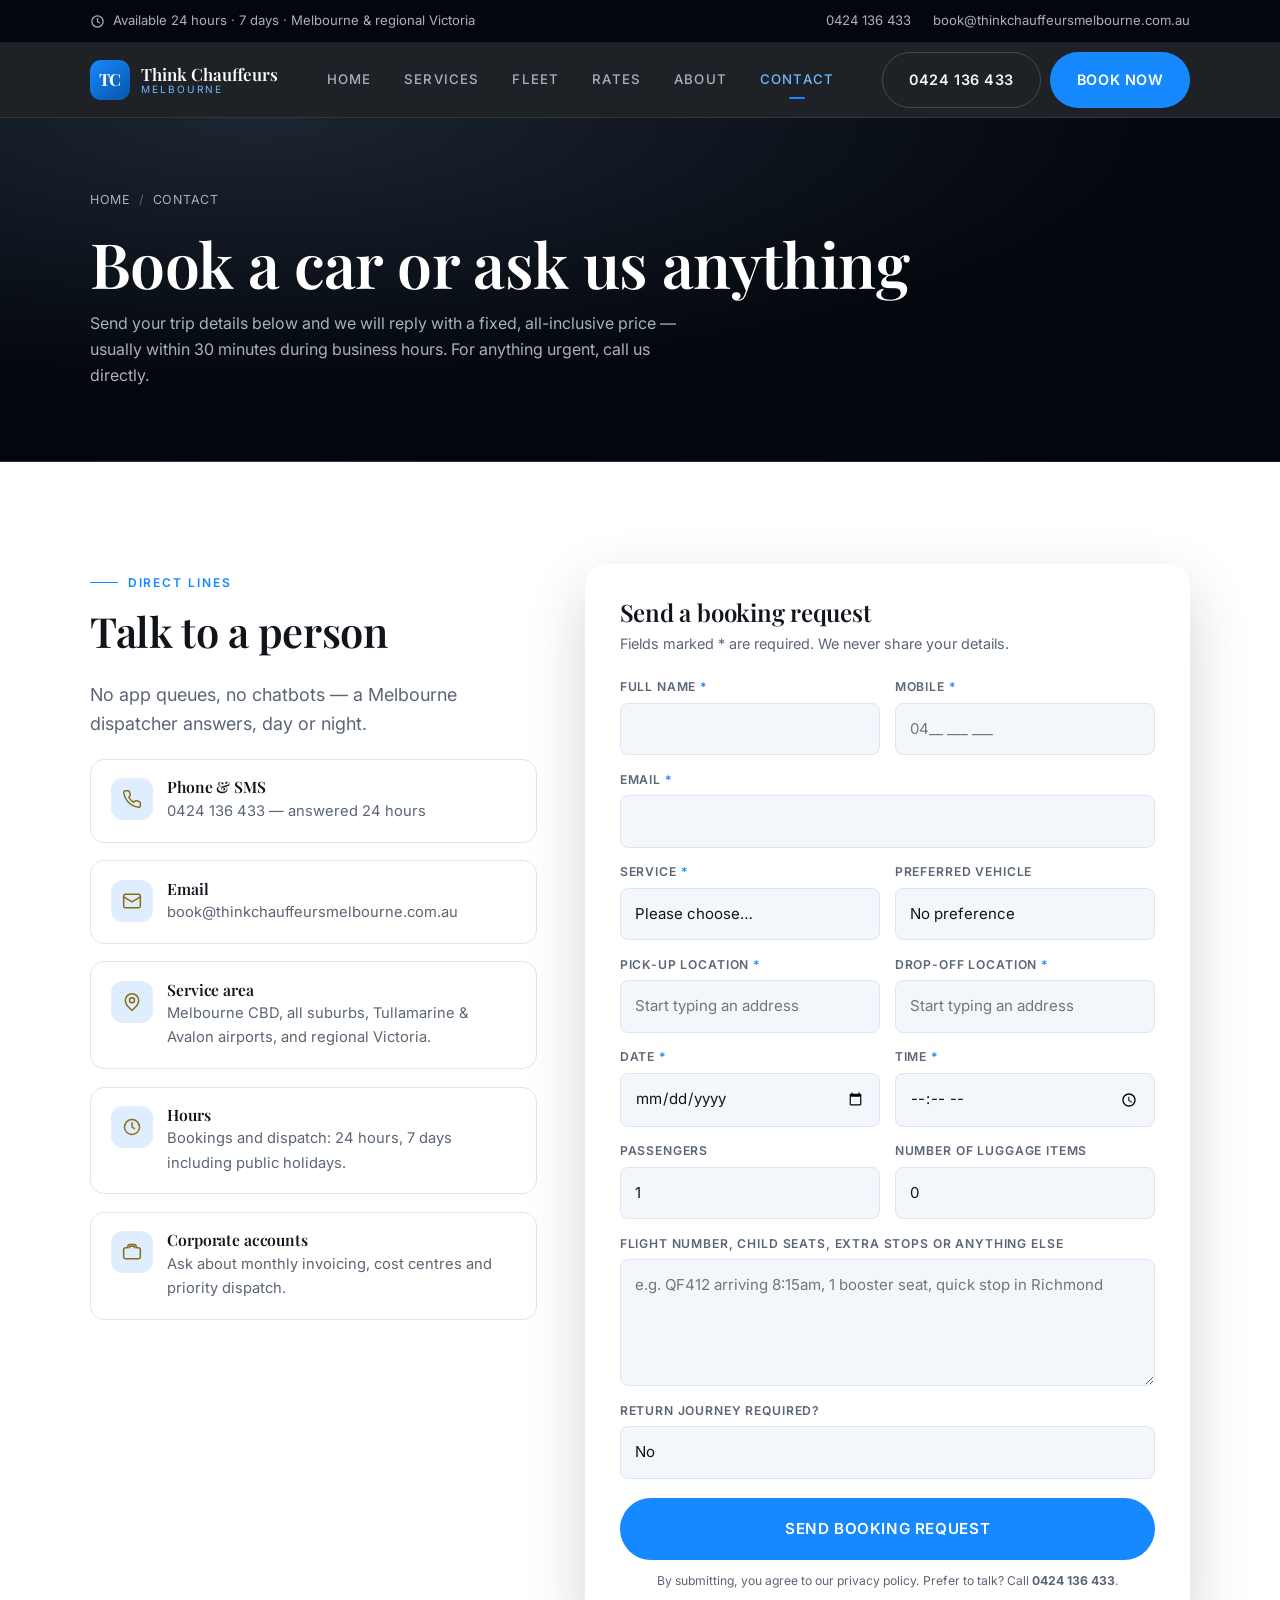
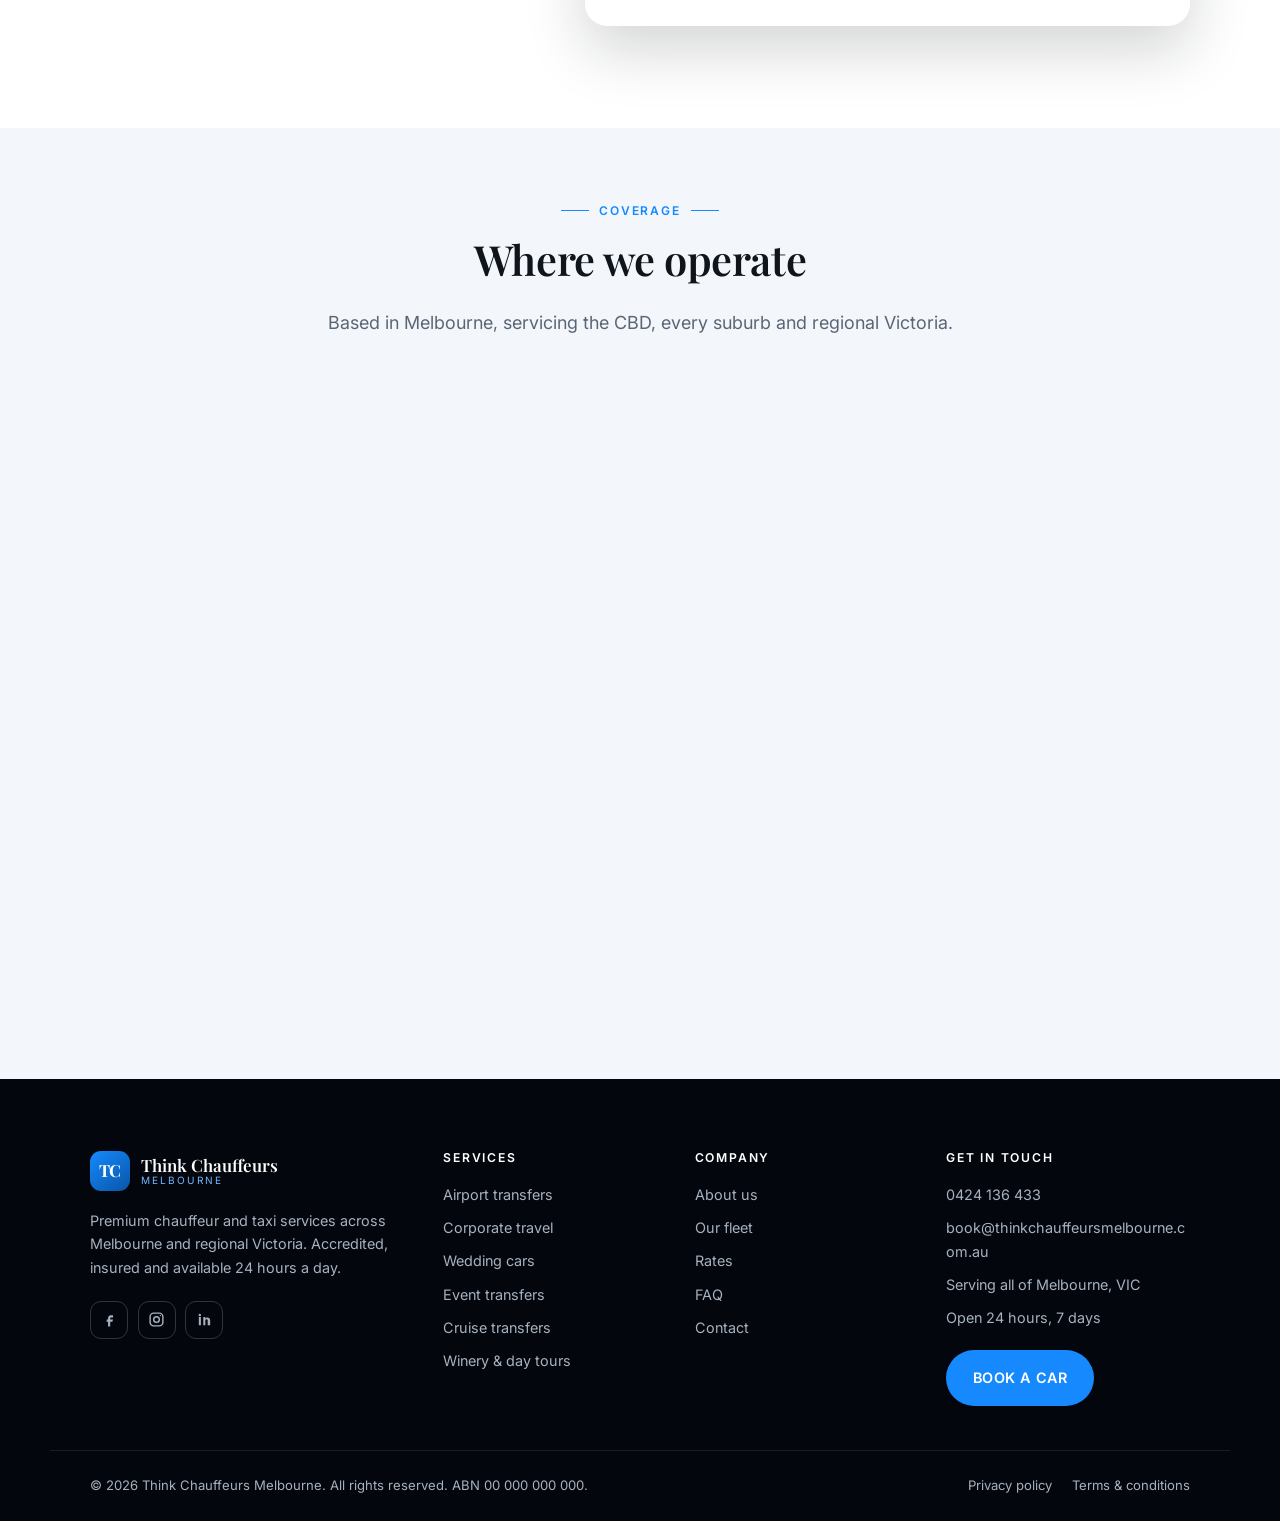
==== commit 35e10f57: "Initial Commit" ====
--- a/contact.html
+++ b/contact.html
@@ -154,11 +154,11 @@
           </div>
           <div class="field">
             <label for="c-from">Pick-up location <span class="req">*</span></label>
-            <input id="c-from" name="Pick-up" type="text" placeholder="e.g. Melbourne Airport T2" required>
+            <input id="c-from" name="Pick-up" type="text" placeholder="Start typing an address" autocomplete="off" data-address-autocomplete required>
           </div>
           <div class="field">
             <label for="c-to">Drop-off location <span class="req">*</span></label>
-            <input id="c-to" name="Drop-off" type="text" placeholder="e.g. 101 Collins St" required>
+            <input id="c-to" name="Drop-off" type="text" placeholder="Start typing an address" autocomplete="off" data-address-autocomplete required>
           </div>
           <div class="field">
             <label for="c-date">Date <span class="req">*</span></label>
@@ -176,10 +176,10 @@
             </select>
           </div>
           <div class="field">
-            <label for="c-bags">Large bags</label>
+            <label for="c-bags">Number of luggage items</label>
             <select id="c-bags" name="Luggage">
               <option>0</option><option>1</option><option>2</option><option>3</option>
-              <option>4</option><option>5+</option>
+              <option>4</option><option>5</option><option>6</option><option>7</option><option>8+</option>
             </select>
           </div>
           <div class="field field--full">
--- a/assets/css/styles.css
+++ b/assets/css/styles.css
@@ -4,20 +4,20 @@
 
 :root {
   /* Brand palette */
-  --ink: #0b0f14;
-  --ink-800: #11161d;
-  --ink-700: #1a212b;
-  --ink-600: #26303d;
+  --ink: #03070d;
+  --ink-800: #07111f;
+  --ink-700: #0b1b30;
+  --ink-600: #132a47;
   --line: rgba(255, 255, 255, 0.09);
   --line-strong: rgba(255, 255, 255, 0.18);
 
   --paper: #ffffff;
-  --paper-alt: #f6f7f9;
-  --paper-line: #e6e9ee;
-
-  --gold: #c9a227;
-  --gold-soft: #e2c766;
-  --gold-dim: rgba(201, 162, 39, 0.14);
+  --paper-alt: #f3f7fc;
+  --paper-line: #dce6f2;
+
+  --gold: #1689ff;
+  --gold-soft: #70b7ff;
+  --gold-dim: rgba(22, 137, 255, 0.14);
 
   --text: #10151c;
   --text-muted: #5b6675;
@@ -172,7 +172,7 @@
 /* ---------- Buttons ---------- */
 .btn {
   --btn-bg: var(--gold);
-  --btn-fg: #14100a;
+  --btn-fg: #ffffff;
   display: inline-flex;
   align-items: center;
   justify-content: center;
@@ -192,7 +192,7 @@
 }
 .btn:hover {
   transform: translateY(-2px);
-  box-shadow: 0 12px 26px rgba(201, 162, 39, 0.32);
+  box-shadow: 0 12px 26px rgba(22, 137, 255, 0.32);
 }
 .btn:active { transform: translateY(0); }
 
@@ -307,8 +307,8 @@
   border-radius: 11px;
   display: grid;
   place-items: center;
-  background: linear-gradient(140deg, var(--gold) 0%, #8f6f12 100%);
-  color: #14100a;
+  background: linear-gradient(140deg, var(--gold) 0%, #0756a6 100%);
+  color: #ffffff;
   font-family: var(--font-display);
   font-weight: 700;
   font-size: 1.05rem;
@@ -456,7 +456,7 @@
   height: 60vw;
   max-width: 780px;
   max-height: 780px;
-  background: radial-gradient(circle, rgba(201, 162, 39, 0.16) 0%, transparent 62%);
+  background: radial-gradient(circle, rgba(22, 137, 255, 0.16) 0%, transparent 62%);
   pointer-events: none;
 }
 .hero__inner {
@@ -551,7 +551,7 @@
   grid-template-columns: repeat(2, minmax(0, 1fr));
   gap: 0.9rem;
 }
-.field { display: flex; flex-direction: column; gap: 0.35rem; }
+.field { position: relative; display: flex; flex-direction: column; gap: 0.35rem; }
 .field--full { grid-column: 1 / -1; }
 
 .field label {
@@ -599,6 +599,34 @@
 
 .field__hint { font-size: 0.75rem; color: var(--text-muted); }
 
+.address-suggestions {
+  position: absolute;
+  z-index: 20;
+  top: calc(100% + 4px);
+  left: 0;
+  right: 0;
+  max-height: 240px;
+  overflow-y: auto;
+  background: var(--paper);
+  border: 1px solid var(--paper-line);
+  border-radius: var(--radius-sm);
+  box-shadow: var(--shadow);
+}
+.address-suggestions[hidden] { display: none; }
+.address-suggestions li {
+  padding: 0.72rem 0.85rem;
+  font-size: 0.86rem;
+  line-height: 1.35;
+  cursor: pointer;
+  border-bottom: 1px solid var(--paper-line);
+}
+.address-suggestions li:last-child { border-bottom: 0; }
+.address-suggestions li:hover,
+.address-suggestions li[aria-selected="true"] {
+  color: var(--text);
+  background: var(--gold-dim);
+}
+
 .hp {
   position: absolute !important;
   left: -9999px !important;
@@ -716,7 +744,7 @@
 }
 .card:hover {
   transform: translateY(-4px);
-  border-color: rgba(201, 162, 39, 0.5);
+  border-color: rgba(22, 137, 255, 0.5);
   box-shadow: var(--shadow);
 }
 .card h3 { margin-bottom: 0.5rem; }
@@ -754,7 +782,7 @@
   color: var(--text-invert);
 }
 .section--dark .card p { color: var(--text-invert-muted); }
-.section--dark .card__icon { background: rgba(201, 162, 39, 0.16); color: var(--gold-soft); }
+.section--dark .card__icon { background: rgba(22, 137, 255, 0.16); color: var(--gold-soft); }
 .section--dark .card__link { color: var(--gold-soft); }
 
 /* ---------- Fleet ---------- */
@@ -797,7 +825,7 @@
   font-weight: 600;
   letter-spacing: 0.12em;
   text-transform: uppercase;
-  color: #14100a;
+  color: #ffffff;
   background: var(--gold);
   border-radius: 999px;
 }
@@ -967,7 +995,7 @@
   overflow: hidden;
   transition: border-color 0.25s var(--ease), box-shadow 0.25s var(--ease);
 }
-.faq details[open] { border-color: rgba(201, 162, 39, 0.55); box-shadow: var(--shadow-sm); }
+.faq details[open] { border-color: rgba(22, 137, 255, 0.55); box-shadow: var(--shadow-sm); }
 .faq summary {
   display: flex;
   align-items: center;
@@ -1016,7 +1044,7 @@
 .cta-band {
   position: relative;
   overflow: hidden;
-  background: linear-gradient(120deg, #14100a 0%, #2a2110 50%, #0b0f14 100%);
+  background: linear-gradient(120deg, #03070d 0%, #0b1b30 50%, #07111f 100%);
   color: #fff;
   border-radius: var(--radius-lg);
   padding: clamp(2.25rem, 5vw, 3.5rem);
@@ -1073,7 +1101,7 @@
   border-radius: var(--radius);
   transition: border-color 0.25s var(--ease), box-shadow 0.25s var(--ease);
 }
-.contact-item:hover { border-color: rgba(201, 162, 39, 0.5); box-shadow: var(--shadow-sm); }
+.contact-item:hover { border-color: rgba(22, 137, 255, 0.5); box-shadow: var(--shadow-sm); }
 .contact-item__icon {
   width: 42px;
   height: 42px;
@@ -1138,7 +1166,7 @@
   border-radius: 11px;
   transition: all 0.25s var(--ease);
 }
-.social a:hover { background: var(--gold); color: #14100a; border-color: var(--gold); }
+.social a:hover { background: var(--gold); color: #ffffff; border-color: var(--gold); }
 .social svg { width: 17px; height: 17px; }
 
 .footer-bottom {
